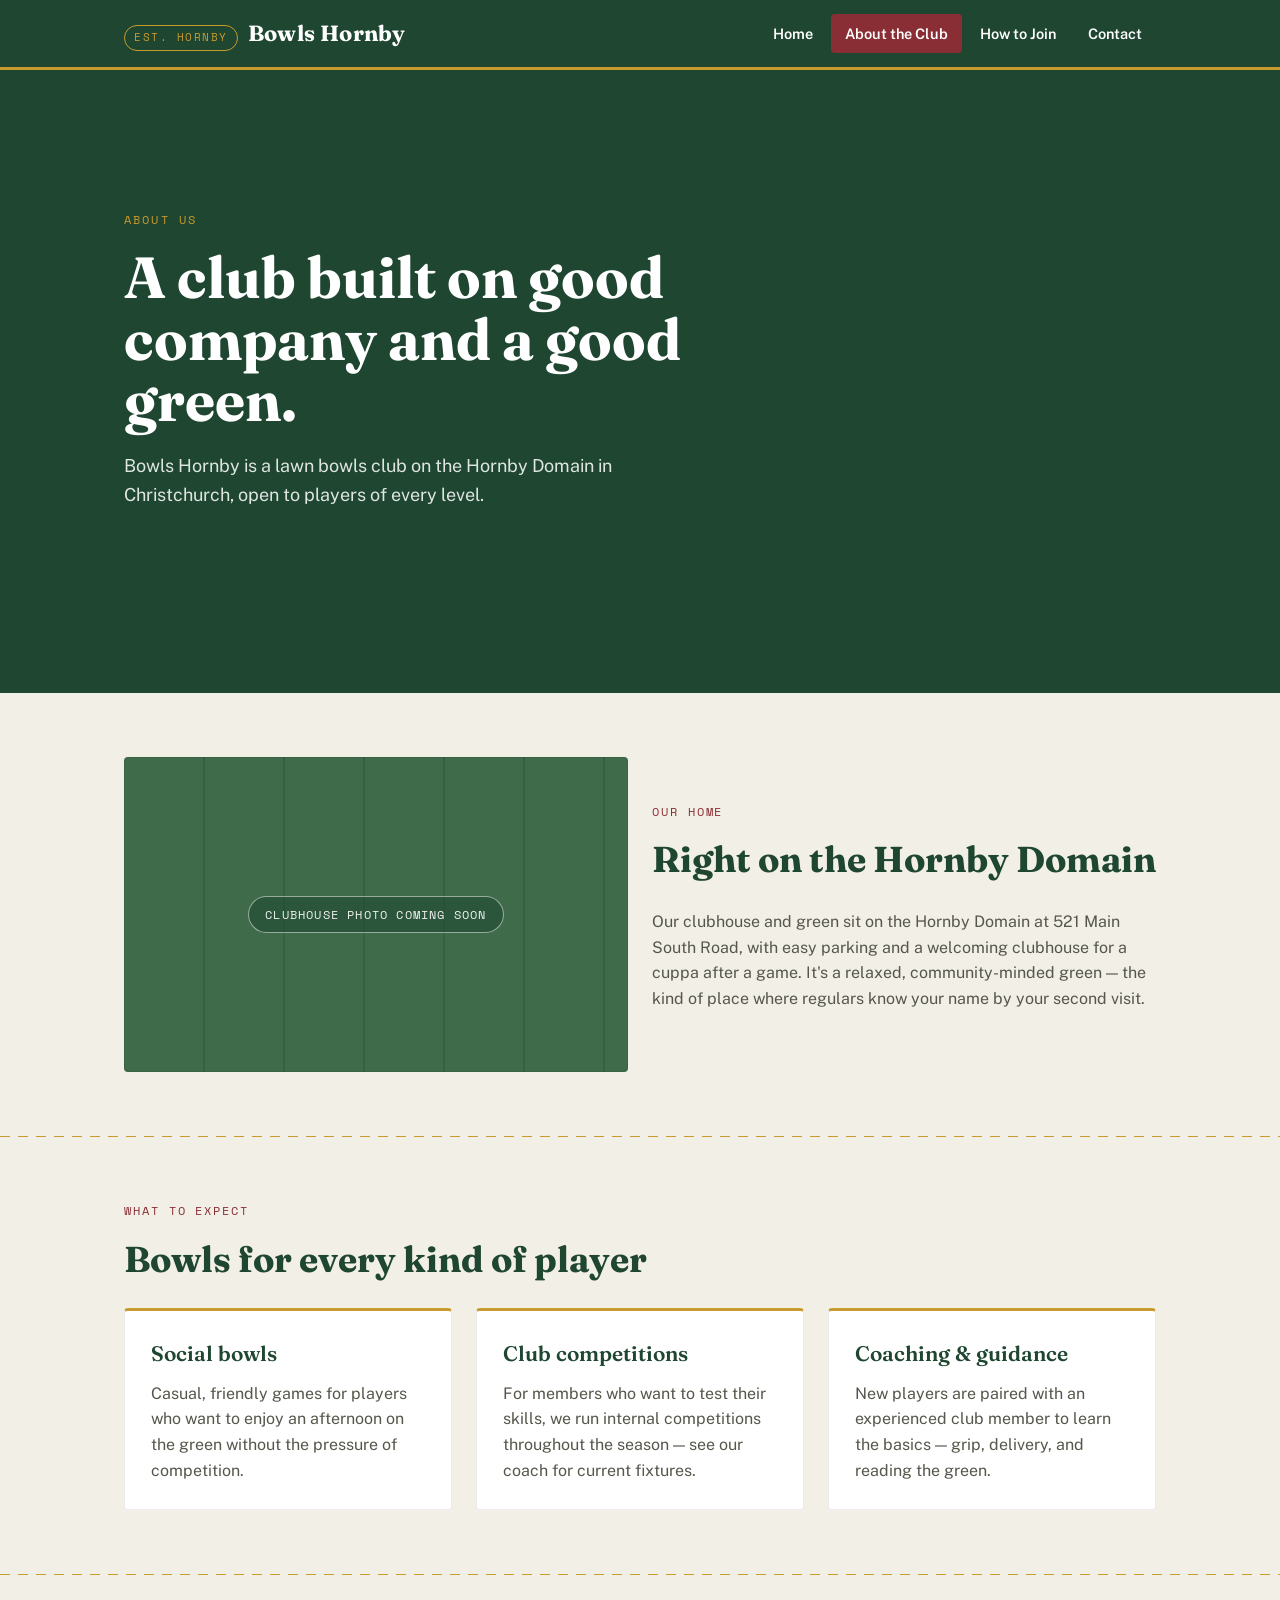
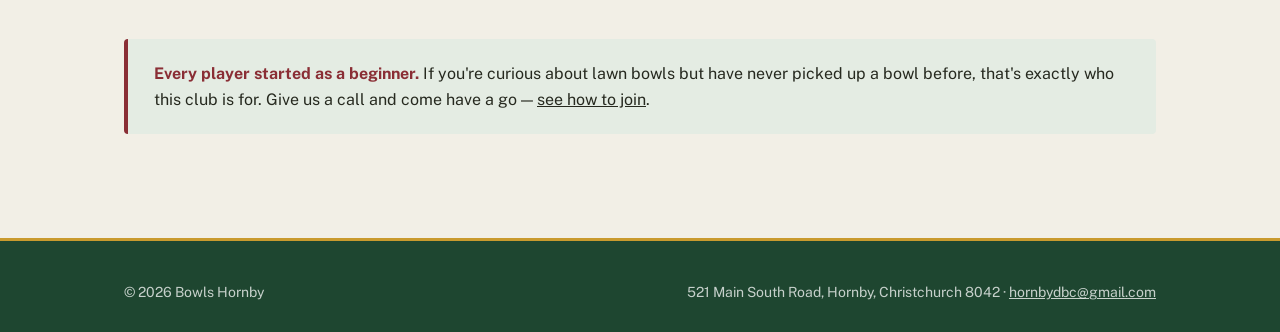
==== about.html @ 3fced5ce "Add files via upload" ====
<!DOCTYPE html>
<html lang="en">
<head>
<meta charset="UTF-8">
<meta name="viewport" content="width=device-width, initial-scale=1.0">
<title>About the Club | Bowls Hornby</title>
<meta name="description" content="Learn about Bowls Hornby — our green, our clubhouse, and our community of players in Hornby, Christchurch.">
<link rel="stylesheet" href="styles.css">
</head>
<body>

<header class="site-header">
  <div class="wrap">
    <a class="brand" href="index.html">
      <span class="brand-mark">EST. HORNBY</span>
      <span class="brand-name">Bowls Hornby</span>
    </a>
    <nav class="main-nav" aria-label="Main">
      <a href="index.html">Home</a>
      <a href="about.html" class="active">About the Club</a>
      <a href="join.html">How to Join</a>
      <a href="contact.html">Contact</a>
    </nav>
  </div>
</header>

<section class="hero rink-lines">
  <div class="wrap hero-inner">
    <span class="eyebrow">About Us</span>
    <h1>A club built on good company and a good green.</h1>
    <p class="lede">Bowls Hornby is a lawn bowls club on the Hornby Domain in Christchurch, open to players of every level.</p>
  </div>
</section>

<section>
  <div class="wrap grid grid-2" style="align-items: center;">
    <div class="placeholder-photo" data-label="Clubhouse photo coming soon"></div>
    <div>
      <span class="section-label">Our Home</span>
      <h2>Right on the Hornby Domain</h2>
      <p>Our clubhouse and green sit on the Hornby Domain at 521 Main South Road, with easy parking and a welcoming clubhouse for a cuppa after a game. It's a relaxed, community-minded green — the kind of place where regulars know your name by your second visit.</p>
    </div>
  </div>
</section>

<hr class="divider">

<section>
  <div class="wrap">
    <span class="section-label">What to Expect</span>
    <h2>Bowls for every kind of player</h2>
    <div class="grid grid-3">
      <div class="card">
        <h3>Social bowls</h3>
        <p>Casual, friendly games for players who want to enjoy an afternoon on the green without the pressure of competition.</p>
      </div>
      <div class="card">
        <h3>Club competitions</h3>
        <p>For members who want to test their skills, we run internal competitions throughout the season — see our coach for current fixtures.</p>
      </div>
      <div class="card">
        <h3>Coaching &amp; guidance</h3>
        <p>New players are paired with an experienced club member to learn the basics — grip, delivery, and reading the green.</p>
      </div>
    </div>
  </div>
</section>

<hr class="divider">

<section>
  <div class="wrap">
    <div class="callout">
      <p><strong>Every player started as a beginner.</strong> If you're curious about lawn bowls but have never picked up a bowl before, that's exactly who this club is for. Give us a call and come have a go — <a href="join.html">see how to join</a>.</p>
    </div>
  </div>
</section>

<footer class="site-footer">
  <div class="wrap">
    <span>&copy; 2026 Bowls Hornby</span>
    <span>521 Main South Road, Hornby, Christchurch 8042 &middot; <a href="mailto:hornbydbc@gmail.com">hornbydbc@gmail.com</a></span>
  </div>
</footer>

</body>
</html>
---- styles.css ----
/* ===========================================================
   Bowls Hornby — shared styles
   Palette: deep turf green, clubhouse maroon, brass gold, parchment
   =========================================================== */

@import url('https://fonts.googleapis.com/css2?family=Fraunces:opsz,wght@9..144,400;9..144,600;9..144,700&family=Public+Sans:wght@400;500;600;700&family=Space+Mono:wght@400;700&display=swap');

:root {
  --green-deep: #1E4630;
  --green-mid: #3F6B4A;
  --green-pale: #E4ECE3;
  --parchment: #F2EFE6;
  --maroon: #8A2E35;
  --maroon-dark: #6E232A;
  --gold: #C99A2E;
  --ink: #26291F;
  --ink-soft: #55574B;
  --white: #FFFFFF;

  --font-display: 'Fraunces', Georgia, serif;
  --font-body: 'Public Sans', -apple-system, sans-serif;
  --font-mono: 'Space Mono', monospace;

  --radius: 4px;
  --max-width: 1080px;
}

* { box-sizing: border-box; }

html { scroll-behavior: smooth; }

@media (prefers-reduced-motion: reduce) {
  html { scroll-behavior: auto; }
  * { animation: none !important; transition: none !important; }
}

body {
  margin: 0;
  font-family: var(--font-body);
  background: var(--parchment);
  color: var(--ink);
  line-height: 1.6;
}

a { color: inherit; }

img { max-width: 100%; display: block; }

.wrap {
  max-width: var(--max-width);
  margin: 0 auto;
  padding: 0 24px;
}

/* ---------- Rink lines: signature motif ---------- */
.rink-lines {
  background-image: repeating-linear-gradient(
    to bottom,
    rgba(201, 154, 46, 0.35) 0px,
    rgba(201, 154, 46, 0.35) 1px,
    transparent 1px,
    transparent 64px
  );
}

.divider {
  height: 1px;
  background: repeating-linear-gradient(
    to right,
    var(--gold) 0px, var(--gold) 10px,
    transparent 10px, transparent 18px
  );
  border: none;
  margin: 0;
}

/* ---------- Header / Nav ---------- */
.site-header {
  background: var(--green-deep);
  color: var(--white);
  position: sticky;
  top: 0;
  z-index: 50;
  border-bottom: 3px solid var(--gold);
}

.site-header .wrap {
  display: flex;
  align-items: center;
  justify-content: space-between;
  padding-top: 14px;
  padding-bottom: 14px;
  flex-wrap: wrap;
  gap: 12px;
}

.brand {
  display: flex;
  align-items: baseline;
  gap: 10px;
  text-decoration: none;
  color: var(--white);
}

.brand-mark {
  font-family: var(--font-mono);
  font-size: 11px;
  letter-spacing: 0.14em;
  color: var(--gold);
  border: 1px solid var(--gold);
  border-radius: 999px;
  padding: 3px 9px;
}

.brand-name {
  font-family: var(--font-display);
  font-weight: 700;
  font-size: 22px;
  letter-spacing: 0.01em;
}

nav.main-nav {
  display: flex;
  gap: 4px;
  flex-wrap: wrap;
}

nav.main-nav a {
  text-decoration: none;
  color: var(--white);
  font-size: 14.5px;
  font-weight: 600;
  padding: 8px 14px;
  border-radius: var(--radius);
  transition: background 0.15s ease;
}

nav.main-nav a:hover,
nav.main-nav a:focus-visible {
  background: rgba(255,255,255,0.12);
  outline: none;
}

nav.main-nav a.active {
  background: var(--maroon);
}

a:focus-visible, button:focus-visible {
  outline: 2px solid var(--gold);
  outline-offset: 2px;
}

/* ---------- Hero ---------- */
.hero {
  background: var(--green-deep);
  color: var(--white);
  position: relative;
  overflow: hidden;
}

.hero-inner {
  padding: 72px 24px 88px;
  position: relative;
  z-index: 2;
}

.eyebrow {
  font-family: var(--font-mono);
  font-size: 12px;
  letter-spacing: 0.18em;
  text-transform: uppercase;
  color: var(--gold);
  margin-bottom: 18px;
  display: inline-block;
}

.hero h1 {
  font-family: var(--font-display);
  font-size: clamp(34px, 5.5vw, 58px);
  line-height: 1.06;
  font-weight: 700;
  max-width: 14ch;
  margin: 0 0 20px;
}

.hero p.lede {
  font-size: 18px;
  max-width: 46ch;
  color: rgba(255,255,255,0.86);
  margin: 0 0 32px;
}

/* ---------- Buttons ---------- */
.btn {
  display: inline-block;
  font-family: var(--font-body);
  font-weight: 700;
  font-size: 15px;
  text-decoration: none;
  padding: 13px 26px;
  border-radius: var(--radius);
  border: 2px solid transparent;
  cursor: pointer;
  transition: transform 0.12s ease, background 0.15s ease;
}

.btn-primary {
  background: var(--maroon);
  color: var(--white);
}
.btn-primary:hover { background: var(--maroon-dark); }

.btn-ghost {
  background: transparent;
  color: var(--white);
  border-color: rgba(255,255,255,0.5);
}
.btn-ghost:hover { border-color: var(--white); }

.btn-row { display: flex; gap: 14px; flex-wrap: wrap; }

/* ---------- Sections ---------- */
section { padding: 64px 0; }

.section-label {
  font-family: var(--font-mono);
  font-size: 12px;
  letter-spacing: 0.16em;
  text-transform: uppercase;
  color: var(--maroon);
  margin-bottom: 10px;
  display: block;
}

h2 {
  font-family: var(--font-display);
  font-size: clamp(26px, 3.4vw, 36px);
  font-weight: 700;
  margin: 0 0 20px;
  color: var(--green-deep);
}

h3 {
  font-family: var(--font-display);
  font-size: 21px;
  font-weight: 600;
  color: var(--green-deep);
  margin: 0 0 10px;
}

p { color: var(--ink-soft); margin: 0 0 16px; }

/* ---------- Cards / grid ---------- */
.grid {
  display: grid;
  gap: 24px;
}
.grid-3 { grid-template-columns: repeat(3, 1fr); }
.grid-2 { grid-template-columns: repeat(2, 1fr); }

@media (max-width: 760px) {
  .grid-3, .grid-2 { grid-template-columns: 1fr; }
}

.card {
  background: var(--white);
  border: 1px solid rgba(0,0,0,0.08);
  border-top: 3px solid var(--gold);
  border-radius: var(--radius);
  padding: 26px;
}

.card p:last-child { margin-bottom: 0; }

/* ---------- Callout banner ---------- */
.callout {
  background: var(--green-pale);
  border-left: 4px solid var(--maroon);
  border-radius: var(--radius);
  padding: 22px 26px;
}
.callout p { color: var(--ink); margin: 0; }
.callout strong { color: var(--maroon); }

/* ---------- Placeholder image (no real photos yet) ---------- */
.placeholder-photo {
  aspect-ratio: 16 / 10;
  border-radius: var(--radius);
  background:
    repeating-linear-gradient(
      to right,
      var(--green-mid) 0px, var(--green-mid) 78px,
      #375f42 78px, #375f42 80px
    );
  position: relative;
  display: flex;
  align-items: center;
  justify-content: center;
  overflow: hidden;
  border: 1px solid rgba(0,0,0,0.08);
}
.placeholder-photo::after {
  content: attr(data-label);
  font-family: var(--font-mono);
  font-size: 12px;
  letter-spacing: 0.1em;
  text-transform: uppercase;
  color: rgba(255,255,255,0.92);
  background: rgba(30,70,48,0.55);
  padding: 8px 16px;
  border: 1px solid rgba(255,255,255,0.5);
  border-radius: 999px;
}

/* ---------- Info list (contact details, etc.) ---------- */
.info-list dt {
  font-family: var(--font-mono);
  font-size: 12px;
  letter-spacing: 0.08em;
  text-transform: uppercase;
  color: var(--maroon);
  margin-top: 18px;
}
.info-list dt:first-child { margin-top: 0; }
.info-list dd {
  margin: 4px 0 0;
  font-size: 17px;
  font-weight: 600;
  color: var(--ink);
}

/* ---------- Footer ---------- */
.site-footer {
  background: var(--green-deep);
  color: rgba(255,255,255,0.75);
  padding: 40px 0 28px;
  margin-top: 40px;
  border-top: 3px solid var(--gold);
}
.site-footer .wrap {
  display: flex;
  justify-content: space-between;
  flex-wrap: wrap;
  gap: 16px;
  font-size: 14px;
}
.site-footer a { text-decoration: underline; }

/* ---------- Form (Contact page) ---------- */
form.contact-form {
  display: grid;
  gap: 18px;
  max-width: 520px;
}
label {
  font-weight: 600;
  font-size: 14px;
  display: block;
  margin-bottom: 6px;
  color: var(--ink);
}
input, textarea {
  width: 100%;
  font-family: var(--font-body);
  font-size: 15px;
  padding: 11px 13px;
  border: 1px solid rgba(0,0,0,0.2);
  border-radius: var(--radius);
  background: var(--white);
  color: var(--ink);
}
input:focus, textarea:focus {
  outline: 2px solid var(--gold);
  outline-offset: 1px;
  border-color: var(--gold);
}
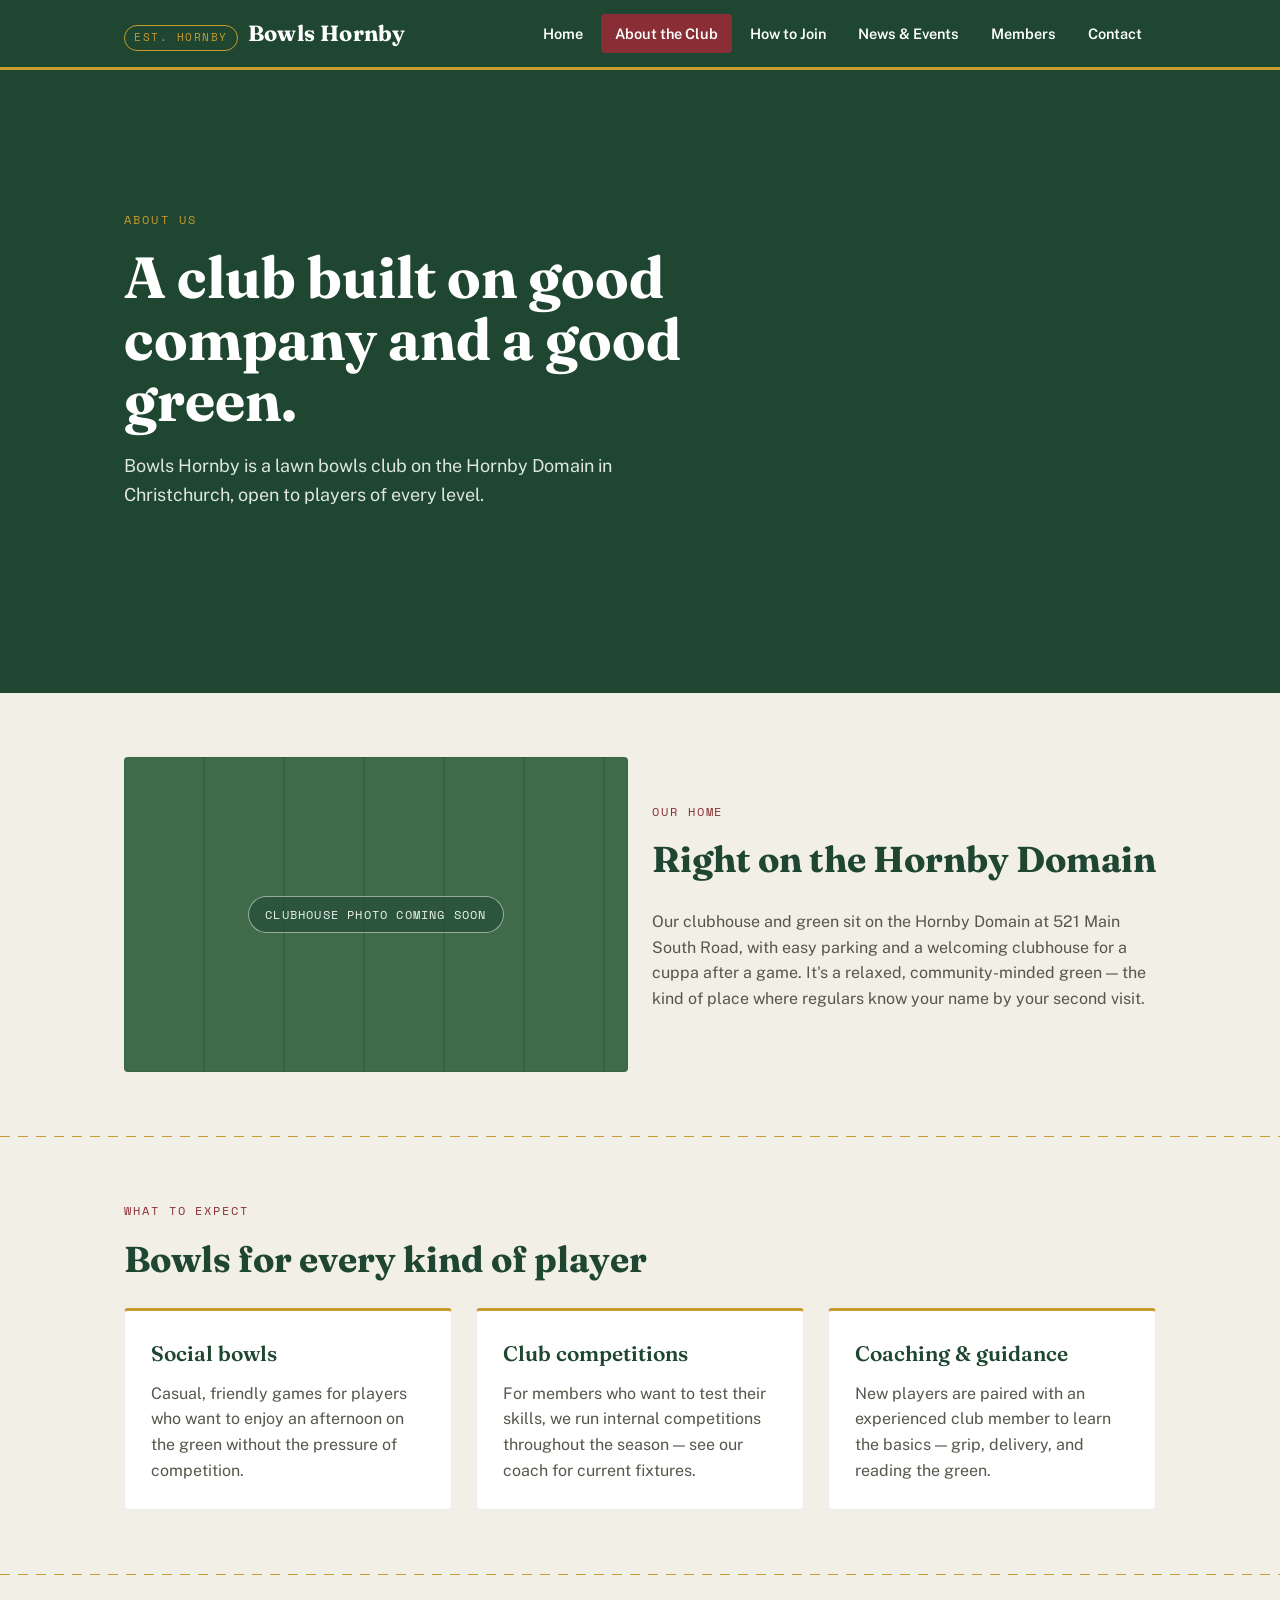
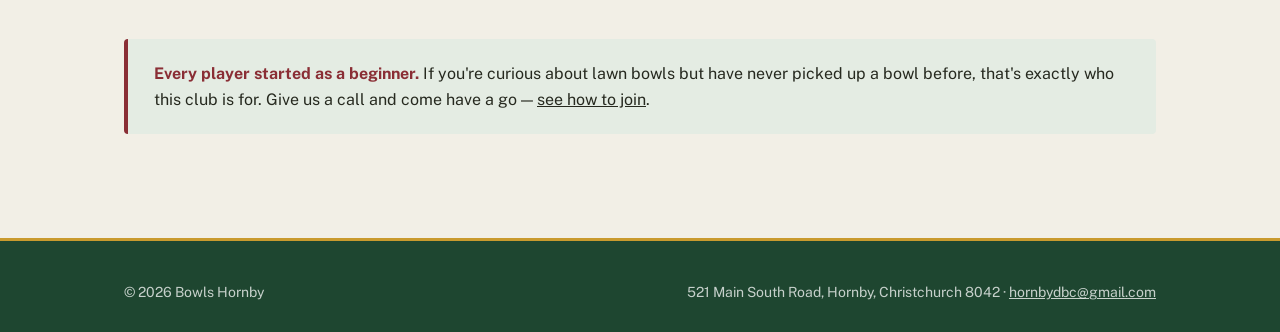
==== commit 68086591: "Add files via upload" ====
--- a/about.html
+++ b/about.html
@@ -19,6 +19,8 @@
       <a href="index.html">Home</a>
       <a href="about.html" class="active">About the Club</a>
       <a href="join.html">How to Join</a>
+      <a href="news.html">News &amp; Events</a>
+      <a href="members.html">Members</a>
       <a href="contact.html">Contact</a>
     </nav>
   </div>
--- a/styles.css
+++ b/styles.css
@@ -346,6 +346,44 @@
 }
 .site-footer a { text-decoration: underline; }
 
+/* ---------- Draws / fixtures table ---------- */
+.draws-table {
+  width: 100%;
+  border-collapse: collapse;
+  background: var(--white);
+  border: 1px solid rgba(0,0,0,0.08);
+  border-radius: var(--radius);
+  overflow: hidden;
+}
+.draws-table th, .draws-table td {
+  text-align: left;
+  padding: 12px 16px;
+  font-size: 15px;
+}
+.draws-table th {
+  background: var(--green-deep);
+  color: var(--white);
+  font-family: var(--font-mono);
+  font-size: 11px;
+  letter-spacing: 0.08em;
+  text-transform: uppercase;
+  font-weight: 400;
+}
+.draws-table tr:nth-child(even) td { background: var(--green-pale); }
+.draws-table td { color: var(--ink); border-top: 1px solid rgba(0,0,0,0.06); }
+
+/* ---------- Holding / placeholder panel (Members area) ---------- */
+.holding-panel {
+  background: var(--white);
+  border: 1px dashed var(--gold);
+  border-radius: var(--radius);
+  padding: 40px 32px;
+  text-align: center;
+}
+.holding-panel .eyebrow { color: var(--maroon); }
+.holding-panel h2 { margin-bottom: 12px; }
+.holding-panel p { max-width: 52ch; margin-left: auto; margin-right: auto; }
+
 /* ---------- Form (Contact page) ---------- */
 form.contact-form {
   display: grid;
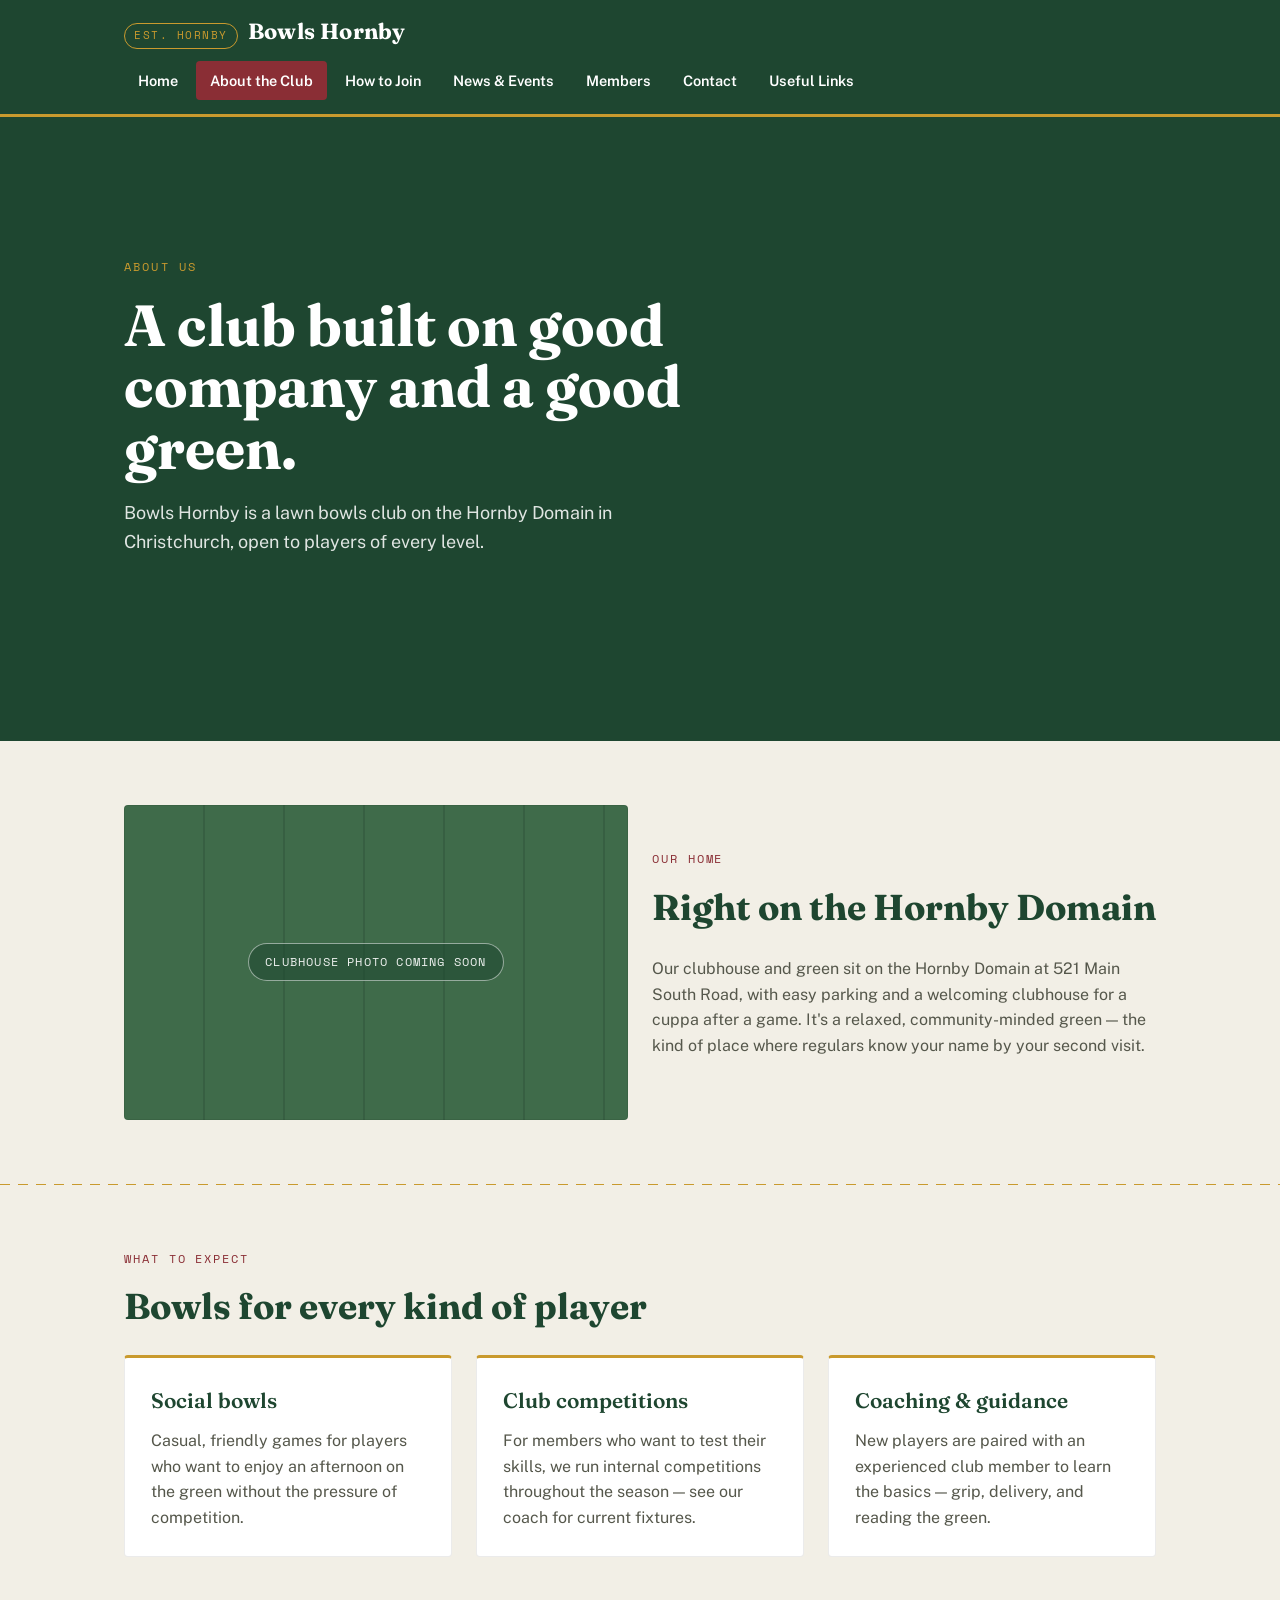
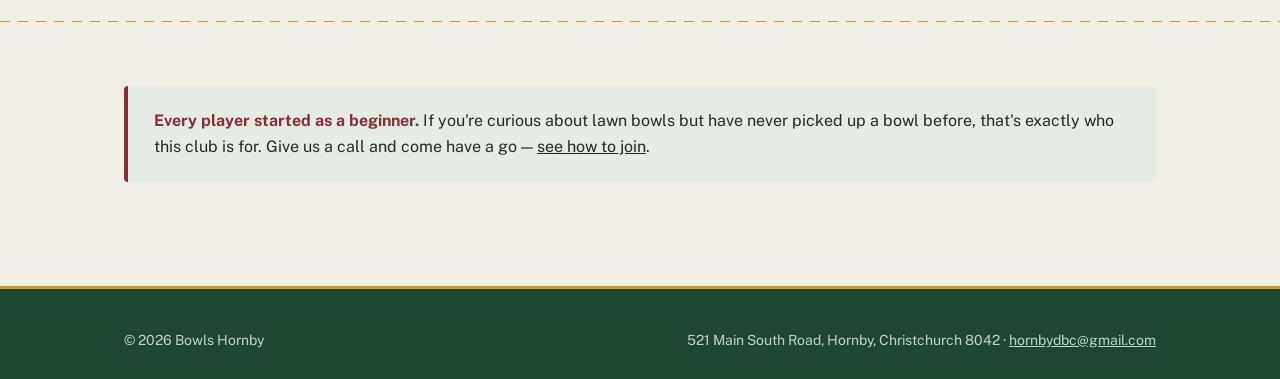
==== commit c17b822d: "Add files via upload" ====
--- a/about.html
+++ b/about.html
@@ -22,6 +22,7 @@
       <a href="news.html">News &amp; Events</a>
       <a href="members.html">Members</a>
       <a href="contact.html">Contact</a>
+      <a href="links.html">Useful Links</a>
     </nav>
   </div>
 </header>
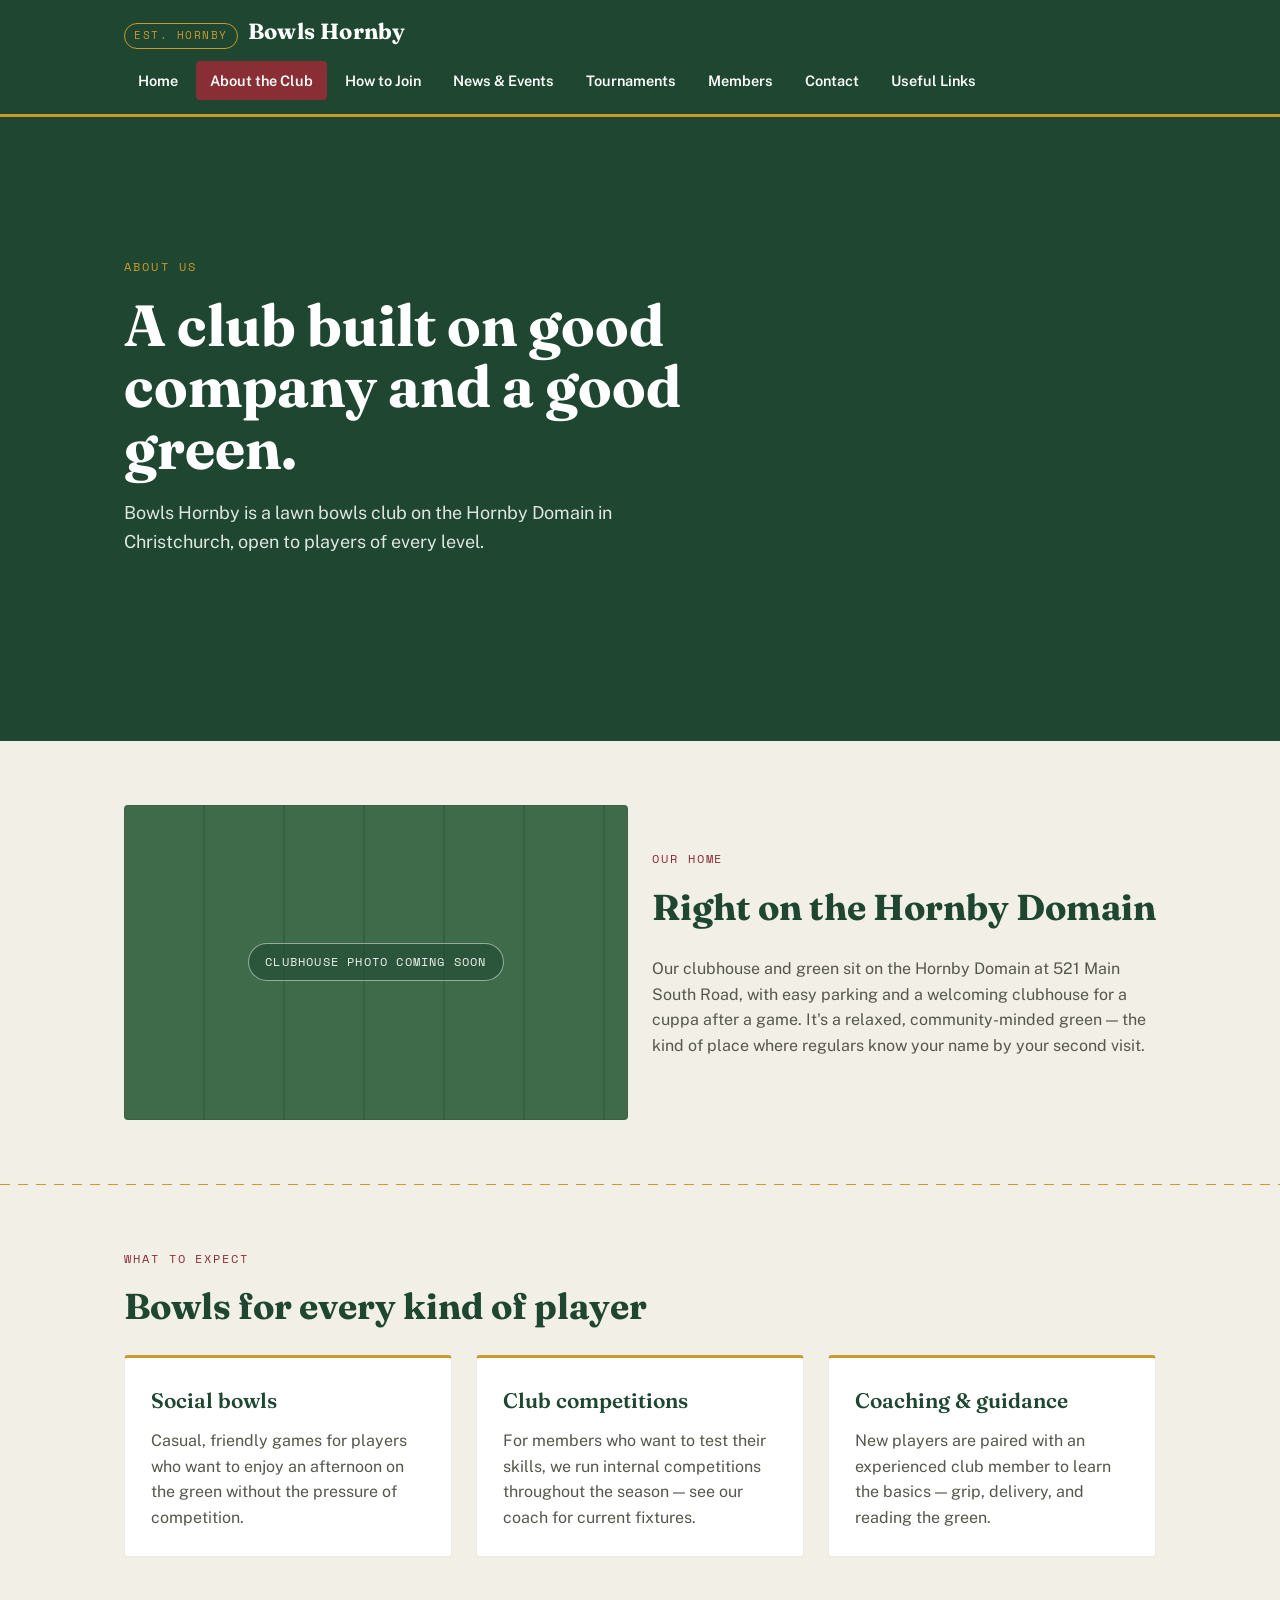
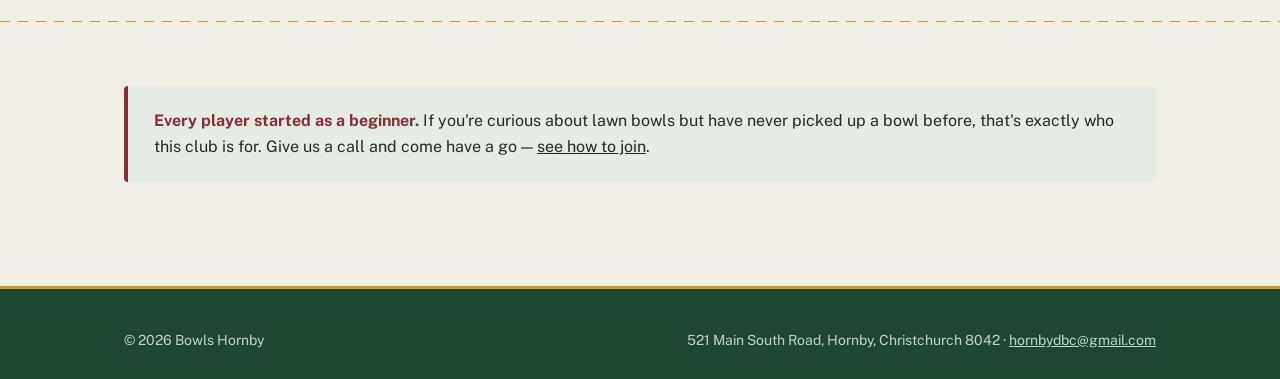
==== commit f6080262: "Add files via upload" ====
--- a/about.html
+++ b/about.html
@@ -20,6 +20,7 @@
       <a href="about.html" class="active">About the Club</a>
       <a href="join.html">How to Join</a>
       <a href="news.html">News &amp; Events</a>
+      <a href="tournaments.html">Tournaments</a>
       <a href="members.html">Members</a>
       <a href="contact.html">Contact</a>
       <a href="links.html">Useful Links</a>
--- a/styles.css
+++ b/styles.css
@@ -412,3 +412,44 @@
   outline-offset: 1px;
   border-color: var(--gold);
 }
+
+/* ---- Tournament entry form ---- */
+.entry-form {
+  max-width: 460px;
+  margin-top: 8px;
+}
+.entry-form .field {
+  display: block;
+  margin-bottom: 16px;
+}
+.entry-form .field-label {
+  display: block;
+  font-family: var(--font-body);
+  font-size: 14px;
+  font-weight: 600;
+  color: var(--green-deep);
+  margin-bottom: 6px;
+}
+.entry-form select {
+  width: 100%;
+  font-family: var(--font-body);
+  font-size: 15px;
+  padding: 11px 13px;
+  border: 1px solid rgba(0,0,0,0.2);
+  border-radius: var(--radius);
+  background: var(--white);
+  color: var(--ink);
+}
+.entry-form .req { color: var(--maroon); }
+.entry-form .form-note {
+  font-size: 13px;
+  color: var(--ink-soft);
+  font-style: italic;
+  margin-top: 10px;
+}
+.entry-form input:disabled,
+.entry-form select:disabled,
+.entry-form button:disabled {
+  opacity: 0.85;
+  cursor: not-allowed;
+}
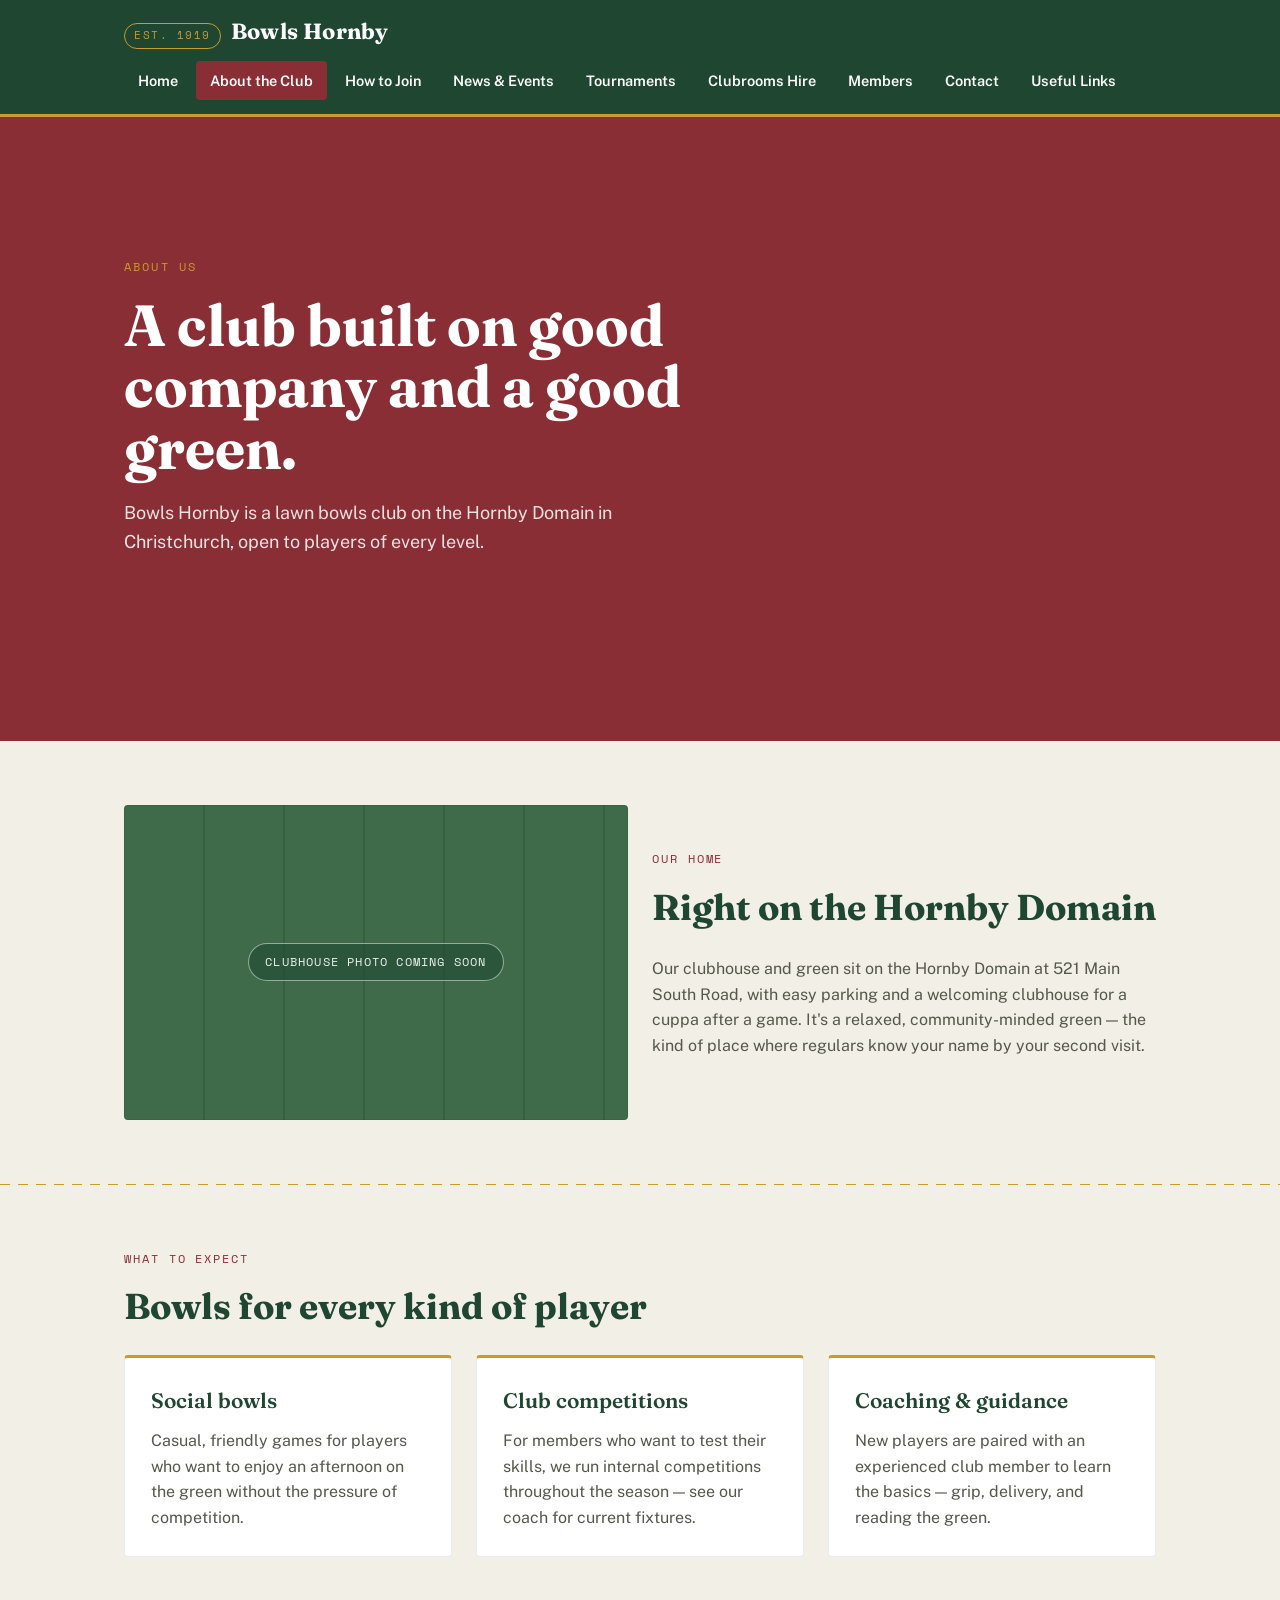
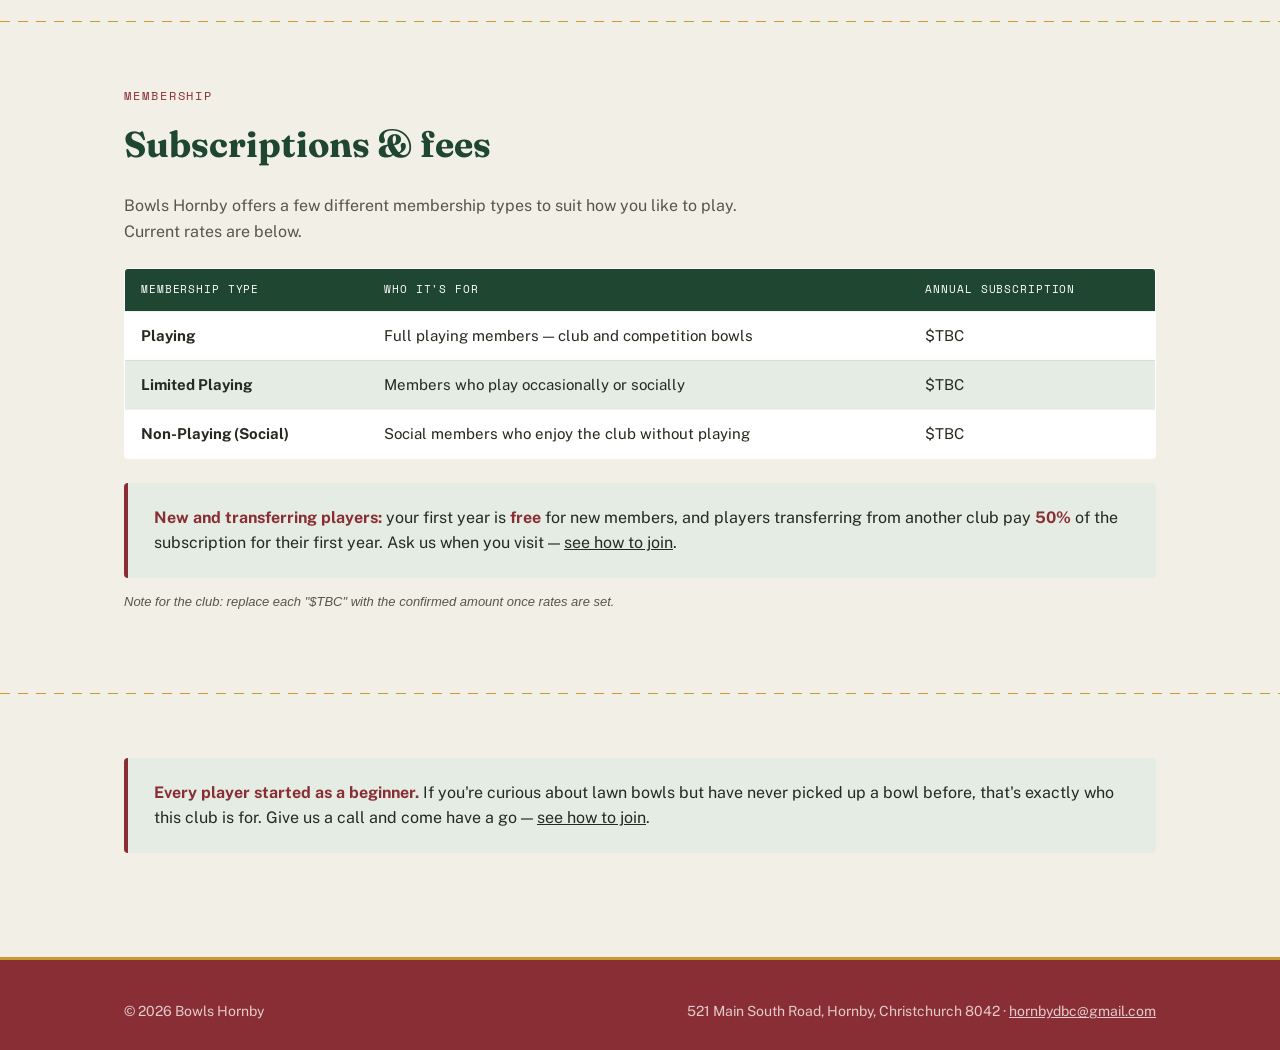
==== commit 0b2f86b5: "Add files via upload" ====
--- a/about.html
+++ b/about.html
@@ -12,7 +12,7 @@
 <header class="site-header">
   <div class="wrap">
     <a class="brand" href="index.html">
-      <span class="brand-mark">EST. HORNBY</span>
+      <span class="brand-mark">EST. 1919</span>
       <span class="brand-name">Bowls Hornby</span>
     </a>
     <nav class="main-nav" aria-label="Main">
@@ -21,6 +21,7 @@
       <a href="join.html">How to Join</a>
       <a href="news.html">News &amp; Events</a>
       <a href="tournaments.html">Tournaments</a>
+      <a href="hire.html">Clubrooms Hire</a>
       <a href="members.html">Members</a>
       <a href="contact.html">Contact</a>
       <a href="links.html">Useful Links</a>
@@ -74,6 +75,46 @@
 
 <section>
   <div class="wrap">
+    <span class="section-label">Membership</span>
+    <h2>Subscriptions &amp; fees</h2>
+    <p style="max-width: 62ch;">Bowls Hornby offers a few different membership types to suit how you like to play. Current rates are below.</p>
+    <table class="draws-table" style="margin-top: 24px;">
+      <thead>
+        <tr>
+          <th>Membership type</th>
+          <th>Who it's for</th>
+          <th>Annual subscription</th>
+        </tr>
+      </thead>
+      <tbody>
+        <tr>
+          <td><strong>Playing</strong></td>
+          <td>Full playing members — club and competition bowls</td>
+          <td>$TBC</td>
+        </tr>
+        <tr>
+          <td><strong>Limited Playing</strong></td>
+          <td>Members who play occasionally or socially</td>
+          <td>$TBC</td>
+        </tr>
+        <tr>
+          <td><strong>Non-Playing (Social)</strong></td>
+          <td>Social members who enjoy the club without playing</td>
+          <td>$TBC</td>
+        </tr>
+      </tbody>
+    </table>
+    <div class="callout" style="margin-top: 24px;">
+      <p><strong>New and transferring players:</strong> your first year is <strong>free</strong> for new members, and players transferring from another club pay <strong>50%</strong> of the subscription for their first year. Ask us when you visit — <a href="join.html">see how to join</a>.</p>
+    </div>
+    <p style="font-size: 13px; color: var(--ink-soft); font-style: italic; margin-top: 14px;">Note for the club: replace each "$TBC" with the confirmed amount once rates are set.</p>
+  </div>
+</section>
+
+<hr class="divider">
+
+<section>
+  <div class="wrap">
     <div class="callout">
       <p><strong>Every player started as a beginner.</strong> If you're curious about lawn bowls but have never picked up a bowl before, that's exactly who this club is for. Give us a call and come have a go — <a href="join.html">see how to join</a>.</p>
     </div>
--- a/styles.css
+++ b/styles.css
@@ -152,7 +152,7 @@
 
 /* ---------- Hero ---------- */
 .hero {
-  background: var(--green-deep);
+  background: var(--maroon);
   color: var(--white);
   position: relative;
   overflow: hidden;
@@ -331,7 +331,7 @@
 
 /* ---------- Footer ---------- */
 .site-footer {
-  background: var(--green-deep);
+  background: var(--maroon);
   color: rgba(255,255,255,0.75);
   padding: 40px 0 28px;
   margin-top: 40px;
@@ -453,3 +453,22 @@
   opacity: 0.85;
   cursor: not-allowed;
 }
+
+/* ---- Club photo figure ---- */
+.club-photo {
+  margin: 24px 0 0;
+}
+.club-photo img {
+  width: 100%;
+  height: auto;
+  display: block;
+  border-radius: var(--radius);
+  border-top: 3px solid var(--gold);
+}
+.club-photo figcaption {
+  font-family: var(--font-body);
+  font-size: 14px;
+  color: var(--ink-soft);
+  font-style: italic;
+  margin-top: 10px;
+}
